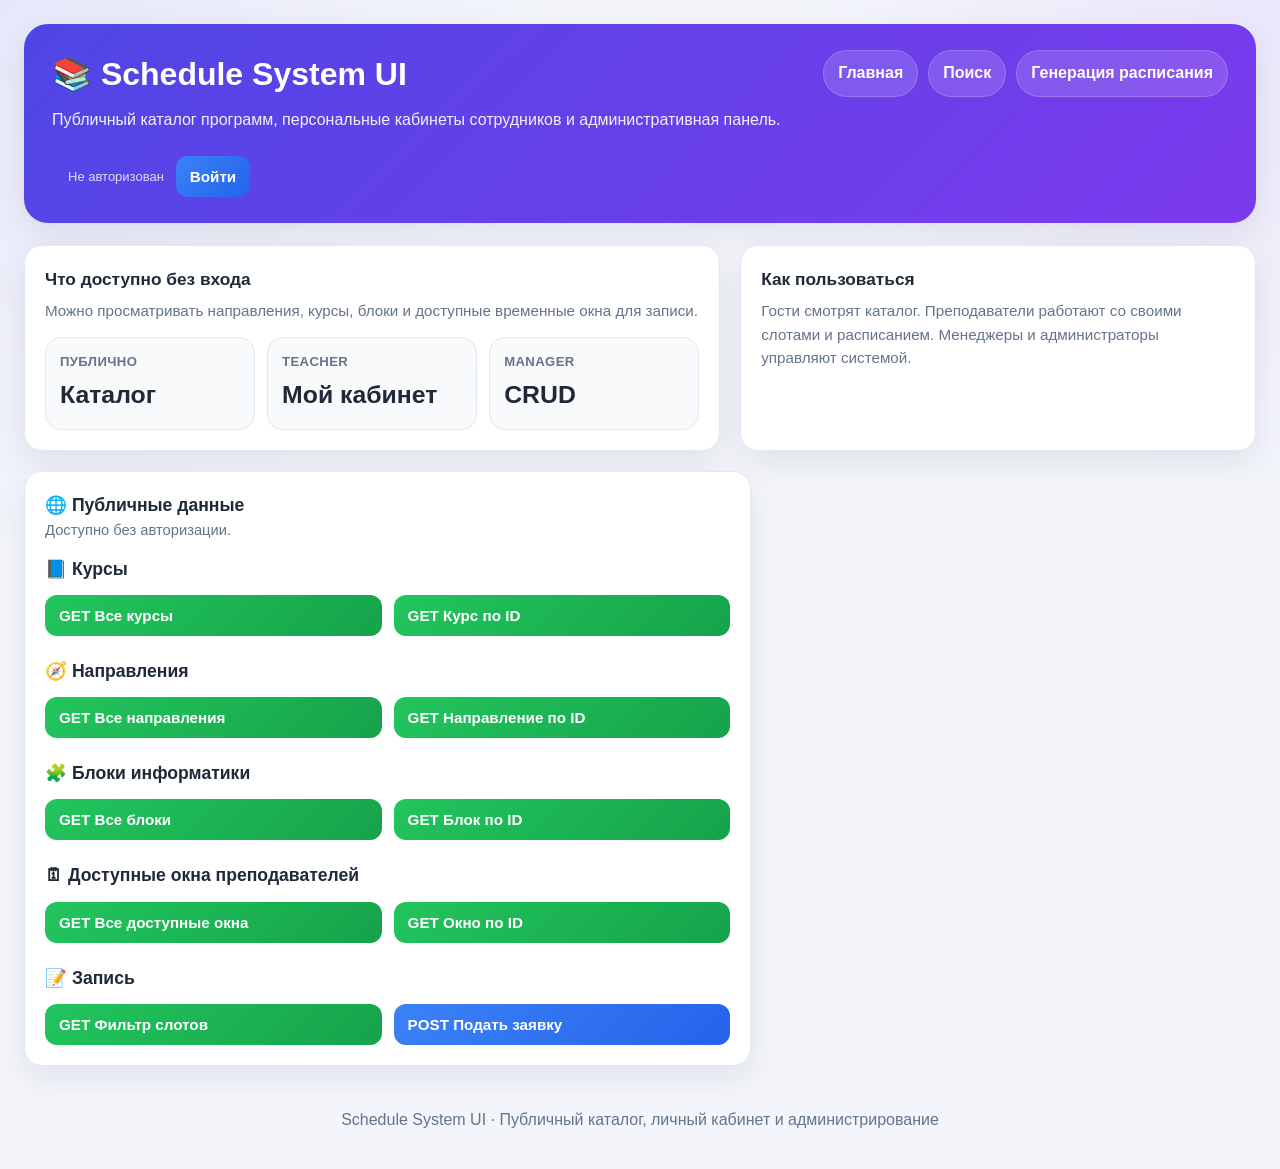
==== frontend/maga-ui/index.html @ 1e818862 "fix" ====
<!DOCTYPE html>
<html lang="ru">
<head>
  <meta charset="UTF-8" />
  <meta name="viewport" content="width=device-width, initial-scale=1.0" />
  <title>Schedule System UI — Главная</title>
  <link rel="stylesheet" href="assets/css/style.css" />
</head>
<body>
  <div class="page-shell">
    <header class="topbar">
      <div class="topbar-row">
        <div>
          <div class="brand-title">📚 Schedule System UI</div>
          <div class="brand-subtitle">
            Публичный каталог программ, персональные кабинеты сотрудников и административная панель.
          </div>
        </div>

        <nav class="topnav">
          <a href="index.html" data-nav>Главная</a>
          <a href="search.html" data-nav>Поиск</a>
          <a href="schedule-generation.html" data-nav>Генерация расписания</a>
        </nav>

        <div class="auth-panel" style="display:flex; align-items:center; gap:12px; margin-left:16px;">
          <div id="auth-user-box" style="text-align:right;"></div>
          <button id="auth-login-btn" class="post-btn" type="button">Войти</button>
          <button id="auth-logout-btn" class="ghost-btn" type="button" style="display:none;">Выйти</button>
        </div>
      </div>
    </header>

    <section class="hero-grid">
      <div class="panel">
        <div class="panel-title">Что доступно без входа</div>
        <div class="panel-subtitle">
          Можно просматривать направления, курсы, блоки и доступные временные окна для записи.
        </div>
        <div class="metrics-grid">
          <div class="metric-card">
            <div class="metric-label">Публично</div>
            <div class="metric-value">Каталог</div>
          </div>
          <div class="metric-card">
            <div class="metric-label">Teacher</div>
            <div class="metric-value">Мой кабинет</div>
          </div>
          <div class="metric-card">
            <div class="metric-label">Manager</div>
            <div class="metric-value">CRUD</div>
          </div>
        </div>
      </div>

      <div class="panel">
        <div class="panel-title">Как пользоваться</div>
        <div class="panel-subtitle">
          Гости смотрят каталог. Преподаватели работают со своими слотами и расписанием. Менеджеры и администраторы управляют системой.
        </div>
      </div>
    </section>

    <div class="page-grid">
      <main>
        <section class="section-card">
          <div class="section-head">
            <div>
              <div class="section-title">🌐 Публичные данные</div>
              <div class="section-note">Доступно без авторизации.</div>
            </div>
          </div>

          <h2 class="section-title" style="margin-bottom:12px;">📘 Курсы</h2>
          <div class="button-grid">
            <button class="get-btn" onclick="getCourses()">GET Все курсы</button>
            <button class="get-btn" onclick="promptGetCourse()">GET Курс по ID</button>
          </div>

          <h2 class="section-title" style="margin:22px 0 12px;">🧭 Направления</h2>
          <div class="button-grid">
            <button class="get-btn" onclick="getCourseCategories()">GET Все направления</button>
            <button class="get-btn" onclick="promptGetCourseCategory()">GET Направление по ID</button>
          </div>

          <h2 class="section-title" style="margin:22px 0 12px;">🧩 Блоки информатики</h2>
          <div class="button-grid">
            <button class="get-btn" onclick="getInformaticsBlocks()">GET Все блоки</button>
            <button class="get-btn" onclick="promptGetInformaticsBlock()">GET Блок по ID</button>
          </div>

          <h2 class="section-title" style="margin:22px 0 12px;">🗓 Доступные окна преподавателей</h2>
          <div class="button-grid">
            <button class="get-btn" onclick="getTeacherOfferingSlotsPublic()">GET Все доступные окна</button>
            <button class="get-btn" onclick="promptGetTeacherOfferingSlotPublic()">GET Окно по ID</button>
          </div>

          <h2 class="section-title" style="margin:22px 0 12px;">📝 Запись</h2>
          <div class="button-grid">
            <button class="get-btn" onclick="getFilteredSlots()">GET Фильтр слотов</button>
            <button class="post-btn" onclick="showEnrollForm()">POST Подать заявку</button>
          </div>
        </section>

        <section class="section-card" data-roles="teacher,admin">
          <div class="section-head">
            <div>
              <div class="section-title">👨‍🏫 Кабинет преподавателя</div>
              <div class="section-note">Персональные действия текущего преподавателя.</div>
            </div>
          </div>

          <div class="button-grid">
            <button class="get-btn" onclick="getMyTeacherProfile()">GET Мой профиль</button>
            <button class="get-btn" onclick="getMyTeacherOfferingSlots()">GET Мои слоты</button>
            <button class="get-btn" onclick="getMyTeacherSchedule()">GET Моё расписание</button>
          </div>
        </section>

        <section class="section-card" data-roles="manager,admin">
          <div class="section-head">
            <div>
              <div class="section-title">🛠 Управление системой</div>
              <div class="section-note">Доступно менеджеру и администратору.</div>
            </div>
          </div>

          <h2 class="section-title" style="margin-bottom:12px;">📘 Курсы</h2>
          <div class="button-grid">
            <button class="post-btn" onclick="showCreateCourseForm()">POST Создать курс</button>
            <button class="put-btn" onclick="promptUpdateCourse()">PUT Обновить курс</button>
            <button class="delete-btn" onclick="promptDeleteCourse()">DELETE Удалить курс</button>
          </div>

          <h2 class="section-title" style="margin:22px 0 12px;">🧭 Направления</h2>
          <div class="button-grid">
            <button class="post-btn" onclick="showCreateCourseCategoryForm()">POST Создать направление</button>
            <button class="put-btn" onclick="promptUpdateCourseCategory()">PUT Обновить направление</button>
            <button class="delete-btn" onclick="promptDeleteCourseCategory()">DELETE Удалить направление</button>
          </div>

          <h2 class="section-title" style="margin:22px 0 12px;">👥 Группы</h2>
          <div class="button-grid">
            <button class="get-btn" onclick="getCourseGroups()">GET Все группы</button>
            <button class="post-btn" onclick="showCreateCourseGroupForm()">POST Создать группу</button>
            <button class="get-btn" onclick="promptGetCourseGroup()">GET Группа по ID</button>
            <button class="put-btn" onclick="promptUpdateCourseGroup()">PUT Обновить группу</button>
            <button class="delete-btn" onclick="promptDeleteCourseGroup()">DELETE Удалить группу</button>
          </div>

          <h2 class="section-title" style="margin:22px 0 12px;">🏫 Аудитории</h2>
          <div class="button-grid">
            <button class="get-btn" onclick="getClassrooms()">GET Все аудитории</button>
            <button class="post-btn" onclick="showCreateClassroomForm()">POST Создать аудиторию</button>
            <button class="get-btn" onclick="promptGetClassroom()">GET Аудитория по ID</button>
            <button class="put-btn" onclick="promptUpdateClassroom()">PUT Обновить аудиторию</button>
            <button class="delete-btn" onclick="promptDeleteClassroom()">DELETE Удалить аудиторию</button>
          </div>

          <h2 class="section-title" style="margin:22px 0 12px;">🧩 Блоки информатики</h2>
          <div class="button-grid">
            <button class="post-btn" onclick="showCreateInformaticsBlockForm()">POST Создать блок</button>
            <button class="put-btn" onclick="promptUpdateInformaticsBlock()">PUT Обновить блок</button>
            <button class="delete-btn" onclick="promptDeleteInformaticsBlock()">DELETE Удалить блок</button>
          </div>

          <h2 class="section-title" style="margin:22px 0 12px;">👨‍🏫 Преподаватели</h2>
          <div class="button-grid">
            <button class="get-btn" onclick="getTeachers()">GET Все преподаватели</button>
            <button class="post-btn" onclick="showCreateTeacherForm()">POST Создать преподавателя</button>
            <button class="get-btn" onclick="promptGetTeacher()">GET Преподаватель по ID</button>
            <button class="put-btn" onclick="promptUpdateTeacher()">PUT Обновить преподавателя</button>
            <button class="delete-btn" onclick="promptDeleteTeacher()">DELETE Удалить преподавателя</button>
          </div>

          <h2 class="section-title" style="margin:22px 0 12px;">🧑‍💼 Ассистенты</h2>
          <div class="button-grid">
            <button class="get-btn" onclick="getAssistants()">GET Все ассистенты</button>
            <button class="post-btn" onclick="showCreateAssistantForm()">POST Создать ассистента</button>
            <button class="get-btn" onclick="promptGetAssistant()">GET Ассистент по ID</button>
            <button class="put-btn" onclick="promptUpdateAssistant()">PUT Обновить ассистента</button>
            <button class="delete-btn" onclick="promptDeleteAssistant()">DELETE Удалить ассистента</button>
          </div>

          <h2 class="section-title" style="margin:22px 0 12px;">🎓 Студенты</h2>
          <div class="button-grid">
            <button class="get-btn" onclick="getStudents()">GET Все студенты</button>
            <button class="post-btn" onclick="showCreateStudentForm()">POST Создать студента</button>
            <button class="get-btn" onclick="promptGetStudent()">GET Студент по ID</button>
            <button class="put-btn" onclick="promptUpdateStudent()">PUT Обновить студента</button>
            <button class="delete-btn" onclick="promptDeleteStudent()">DELETE Удалить студента</button>
          </div>

          <h2 class="section-title" style="margin:22px 0 12px;">⏰ Слоты расписания</h2>
          <div class="button-grid">
            <button class="post-btn" onclick="showCreateSlotForm()">POST Создать слот</button>
            <button class="put-btn" onclick="promptUpdateSlot()">PUT Обновить слот</button>
            <button class="delete-btn" onclick="promptDeleteSlot()">DELETE Удалить слот</button>
          </div>

          <h2 class="section-title" style="margin:22px 0 12px;">🔁 Подмены ассистентов</h2>
          <div class="button-grid">
            <button class="get-btn" onclick="getAssistantSubstitutions()">GET Все подмены</button>
            <button class="post-btn" onclick="showCreateAssistantSubstitutionForm()">POST Создать подмену</button>
            <button class="get-btn" onclick="promptGetAssistantSubstitution()">GET Подмена по ID</button>
            <button class="put-btn" onclick="promptUpdateAssistantSubstitution()">PUT Обновить подмену</button>
            <button class="delete-btn" onclick="promptDeleteAssistantSubstitution()">DELETE Удалить подмену</button>
          </div>
        </section>
      </main>

      <aside>
        <section id="forms-section" class="section-card hidden"></section>

        <section id="response-section" class="response-panel hidden">
          <div class="response-info">
            <span id="response-status"></span>
            <span id="response-endpoint"></span>
            <span id="response-time"></span>
          </div>
          <div id="json-display" class="json-display"></div>
        </section>
      </aside>
    </div>

    <footer class="footer">
      Schedule System UI · Публичный каталог, личный кабинет и администрирование
    </footer>
  </div>

  <script src="assets/js/config.js"></script>
  <script src="assets/js/ui.js"></script>
  <script src="assets/js/api.js"></script>
  <script src="assets/js/auth.js"></script>
  <script src="assets/js/access.js"></script>

  <script src="assets/js/courseCategories.js"></script>
  <script src="assets/js/courseGroups.js"></script>
  <script src="assets/js/classrooms.js"></script>
  <script src="assets/js/informaticsBlocks.js"></script>
  <script src="assets/js/assistants.js"></script>
  <script src="assets/js/assistantSubstitutions.js"></script>
  <script src="assets/js/courses.js"></script>
  <script src="assets/js/teachers.js"></script>
  <script src="assets/js/students.js"></script>
  <script src="assets/js/schedule.js"></script>
  <script src="assets/js/registration.js"></script>
  <script src="assets/js/courseInfo.js"></script>
  <script src="assets/js/teacherOfferingSlots.js"></script>
  <script src="assets/js/teacherOfferingSlotsPublic.js"></script>

  <script>
    document.addEventListener('DOMContentLoaded', function () {
      if (window.authInit) window.authInit();
    });
  </script>
</body>
</html>
---- frontend/maga-ui/assets/css/style.css ----
* { box-sizing: border-box; margin: 0; padding: 0; }

:root {
  --bg: #f3f5fb;
  --surface: #ffffff;
  --surface-soft: #f8fafc;
  --border: #e2e8f0;
  --text: #1f2937;
  --muted: #64748b;
  --primary: #4f46e5;
  --primary-2: #7c3aed;
  --success: #16a34a;
  --warning: #d97706;
  --danger: #dc2626;
  --info: #2563eb;
  --shadow: 0 12px 32px rgba(15, 23, 42, 0.08);
  --radius: 18px;
}

body {
  font-family: Arial, sans-serif;
  line-height: 1.55;
  color: var(--text);
  background:
    radial-gradient(circle at top left, rgba(79,70,229,0.08), transparent 32%),
    radial-gradient(circle at top right, rgba(124,58,237,0.08), transparent 28%),
    var(--bg);
  min-height: 100vh;
}

a { color: inherit; text-decoration: none; }

.page-shell {
  max-width: 1440px;
  margin: 0 auto;
  padding: 24px;
}

.topbar {
  background: linear-gradient(135deg, var(--primary) 0%, var(--primary-2) 100%);
  color: white;
  border-radius: 24px;
  box-shadow: var(--shadow);
  padding: 26px 28px;
  margin-bottom: 22px;
}

.topbar-row {
  display: flex;
  justify-content: space-between;
  gap: 24px;
  align-items: start;
  flex-wrap: wrap;
}

.brand-title {
  font-size: 2rem;
  font-weight: 800;
  margin-bottom: 8px;
}

.brand-subtitle {
  opacity: 0.92;
  max-width: 780px;
}

.topnav {
  display: flex;
  gap: 10px;
  flex-wrap: wrap;
  align-items: center;
}

.topnav a {
  padding: 10px 14px;
  border-radius: 999px;
  background: rgba(255,255,255,0.14);
  font-weight: 700;
  border: 1px solid rgba(255,255,255,0.18);
  transition: 0.2s ease;
}

.topnav a:hover,
.topnav a.active {
  background: rgba(255,255,255,0.24);
}

.hero-grid {
  display: grid;
  grid-template-columns: 1.35fr 1fr;
  gap: 20px;
  margin-bottom: 20px;
}

.panel,
.response-panel,
.sidebar-panel {
  background: var(--surface);
  border: 1px solid var(--border);
  border-radius: var(--radius);
  box-shadow: var(--shadow);
}

.panel {
  padding: 20px;
}

.panel-title {
  font-size: 1.08rem;
  font-weight: 800;
  margin-bottom: 6px;
}

.panel-subtitle {
  color: var(--muted);
  font-size: 0.95rem;
}

.metrics-grid {
  margin-top: 14px;
  display: grid;
  grid-template-columns: repeat(3, minmax(160px, 1fr));
  gap: 12px;
}

.metric-card {
  background: var(--surface-soft);
  border: 1px solid var(--border);
  border-radius: 16px;
  padding: 14px;
}

.metric-label {
  color: var(--muted);
  font-size: 0.82rem;
  font-weight: 700;
  text-transform: uppercase;
  letter-spacing: 0.03em;
}

.metric-value {
  font-size: 1.55rem;
  font-weight: 800;
  margin-top: 4px;
}

.page-grid {
  display: grid;
  grid-template-columns: 1.2fr 0.8fr;
  gap: 20px;
}

.page-grid--search,
.page-grid--generation {
  grid-template-columns: minmax(0, 1.1fr) minmax(340px, 0.9fr);
}

.section-card {
  background: var(--surface);
  border: 1px solid var(--border);
  border-radius: var(--radius);
  box-shadow: var(--shadow);
  padding: 20px;
  margin-bottom: 18px;
}

.section-head {
  display: flex;
  justify-content: space-between;
  gap: 12px;
  align-items: start;
  flex-wrap: wrap;
  margin-bottom: 14px;
}

.section-title {
  font-size: 1.1rem;
  font-weight: 800;
}

.section-note {
  color: var(--muted);
  font-size: 0.92rem;
}

.button-grid {
  display: grid;
  grid-template-columns: repeat(auto-fit, minmax(220px, 1fr));
  gap: 12px;
}

button {
  padding: 12px 14px;
  border-radius: 12px;
  border: none;
  cursor: pointer;
  color: white;
  font-weight: 700;
  font-size: 0.95rem;
  text-align: left;
  transition: transform 0.15s ease, box-shadow 0.15s ease, opacity 0.15s ease;
}

button:hover { transform: translateY(-1px); box-shadow: 0 10px 20px rgba(15,23,42,0.12); }
button:disabled { opacity: 0.6; cursor: default; transform: none; }

.get-btn { background: linear-gradient(135deg, #22c55e 0%, #16a34a 100%); }
.post-btn { background: linear-gradient(135deg, #3b82f6 0%, #2563eb 100%); }
.put-btn { background: linear-gradient(135deg, #f59e0b 0%, #d97706 100%); }
.delete-btn { background: linear-gradient(135deg, #ef4444 0%, #dc2626 100%); }
.secondary-btn { background: linear-gradient(135deg, #64748b 0%, #475569 100%); }
.ghost-btn {
  background: var(--surface-soft);
  color: var(--text);
  border: 1px solid var(--border);
}

.form-row {
  display: grid;
  grid-template-columns: repeat(auto-fit, minmax(210px, 1fr));
  gap: 12px;
}

.form-group { margin-bottom: 14px; }

label {
  display: block;
  margin-bottom: 6px;
  color: #334155;
  font-weight: 700;
}

input, select, textarea {
  width: 100%;
  padding: 11px 12px;
  border-radius: 12px;
  border: 1px solid var(--border);
  background: white;
  color: var(--text);
  font-size: 0.95rem;
}

textarea { min-height: 110px; resize: vertical; }

.form-actions {
  display: flex;
  gap: 10px;
  flex-wrap: wrap;
  margin-top: 10px;
}

.small-hint,
.muted {
  color: var(--muted);
  font-size: 0.88rem;
}

.response-panel {
  padding: 18px;
  min-height: 320px;
}

.response-info {
  display: flex;
  flex-wrap: wrap;
  gap: 10px;
  margin-bottom: 14px;
  align-items: center;
}

.status-chip {
  display: inline-flex;
  align-items: center;
  gap: 8px;
  padding: 5px 10px;
  border-radius: 999px;
  font-size: 0.83rem;
  font-weight: 800;
}

.status-ok { background: #dcfce7; color: #166534; }
.status-bad { background: #fee2e2; color: #991b1b; }

.json-display {
  background: #0f172a;
  color: #dbe4ff;
  border-radius: 16px;
  padding: 16px;
  max-height: 760px;
  overflow: auto;
  font-family: 'Courier New', monospace;
  font-size: 13px;
}

.json-key { color: #fda4af; }
.json-string { color: #86efac; }
.json-number { color: #fdba74; }
.json-boolean { color: #7dd3fc; }
.json-null { color: #c4b5fd; }

.search-shell,
.generator-shell {
  display: flex;
  flex-direction: column;
  gap: 18px;
}

.search-input-wrap { position: relative; }

.search-suggestions {
  position: absolute;
  top: calc(100% + 6px);
  left: 0;
  right: 0;
  background: white;
  border-radius: 14px;
  border: 1px solid var(--border);
  box-shadow: var(--shadow);
  overflow: hidden;
  z-index: 30;
  max-height: 320px;
  overflow-y: auto;
}

.search-suggestion {
  background: white;
  color: var(--text);
  border: 0;
  border-bottom: 1px solid #edf2f7;
  border-radius: 0;
  width: 100%;
  text-align: left;
  box-shadow: none;
  transform: none;
}

.search-suggestion:hover,
.search-suggestion.active {
  background: #eef2ff;
  box-shadow: none;
  transform: none;
}

.search-empty,
.loading-box,
.empty-box {
  padding: 14px;
  border-radius: 14px;
  border: 1px dashed var(--border);
  background: var(--surface-soft);
  color: var(--muted);
}

.detail-panel {
  position: sticky;
  top: 24px;
  align-self: start;
  max-height: calc(100vh - 48px);
  overflow: auto;
}

.detail-title {
  font-size: 1.2rem;
  font-weight: 800;
  line-height: 1.35;
}

.detail-kicker {
  color: var(--primary);
  font-size: 0.78rem;
  font-weight: 800;
  text-transform: uppercase;
  letter-spacing: 0.04em;
  margin-bottom: 6px;
}

.detail-id {
  color: var(--muted);
  font-size: 0.84rem;
  margin-top: 4px;
}

.entity-grid {
  display: grid;
  grid-template-columns: repeat(auto-fit, minmax(180px, 1fr));
  gap: 10px;
  margin-top: 14px;
}

.entity-field {
  background: var(--surface-soft);
  border: 1px solid var(--border);
  border-radius: 14px;
  padding: 12px;
}

.entity-field-label {
  color: var(--primary);
  font-size: 0.74rem;
  font-weight: 800;
  text-transform: uppercase;
  margin-bottom: 6px;
}

.entity-field-value {
  word-break: break-word;
}

.detail-section {
  margin-top: 18px;
}

.detail-section-title {
  font-size: 0.92rem;
  font-weight: 800;
  text-transform: uppercase;
  color: var(--primary);
  margin-bottom: 10px;
}

.mini-grid,
.group-card-grid,
.unassigned-grid,
.bucket-grid,
.course-stat-grid {
  display: grid;
  gap: 12px;
}

.mini-grid {
  grid-template-columns: repeat(auto-fit, minmax(200px, 1fr));
}

.mini-card,
.group-card,
.bucket-card,
.stat-card,
.warning-card,
.assignment-row,
.unassigned-card {
  background: var(--surface-soft);
  border: 1px solid var(--border);
  border-radius: 16px;
  padding: 14px;
}

.mini-card.clickable,
.group-card.clickable,
.bucket-card.clickable,
.link-chip {
  cursor: pointer;
  transition: 0.16s ease;
}

.mini-card.clickable:hover,
.group-card.clickable:hover,
.bucket-card.clickable:hover,
.link-chip:hover {
  border-color: #c7d2fe;
  background: #eef2ff;
  transform: translateY(-1px);
}

.mini-title,
.group-card-title,
.bucket-title {
  font-weight: 800;
  line-height: 1.35;
}

.mini-subtitle,
.group-card-meta,
.bucket-meta,
.assignment-meta {
  margin-top: 5px;
  color: #475569;
  font-size: 0.92rem;
}

.link-row,
.tag-row {
  display: flex;
  flex-wrap: wrap;
  gap: 8px;
  margin-top: 10px;
}

.link-chip,
.tag-chip {
  display: inline-flex;
  align-items: center;
  gap: 6px;
  padding: 7px 10px;
  border-radius: 999px;
  border: 1px solid var(--border);
  background: white;
  font-size: 0.84rem;
  font-weight: 700;
}

.tag-chip {
  cursor: default;
  background: #eef2ff;
  color: #3730a3;
  border-color: #c7d2fe;
}

.summary-grid {
  display: grid;
  grid-template-columns: repeat(4, minmax(150px, 1fr));
  gap: 12px;
}

.summary-card {
  border-radius: 18px;
  padding: 16px;
  color: white;
}

.summary-card.primary { background: linear-gradient(135deg, #4f46e5 0%, #7c3aed 100%); }
.summary-card.success { background: linear-gradient(135deg, #16a34a 0%, #22c55e 100%); }
.summary-card.warning { background: linear-gradient(135deg, #d97706 0%, #f59e0b 100%); }
.summary-card.info { background: linear-gradient(135deg, #2563eb 0%, #3b82f6 100%); }

.summary-label {
  font-size: 0.8rem;
  opacity: 0.92;
  text-transform: uppercase;
  font-weight: 800;
}

.summary-value {
  margin-top: 6px;
  font-size: 1.7rem;
  font-weight: 800;
}

.generator-actions {
  display: flex;
  flex-wrap: wrap;
  gap: 10px;
}

.toolbar {
  display: flex;
  gap: 10px;
  flex-wrap: wrap;
  align-items: end;
}

.toolbar .form-group {
  margin-bottom: 0;
  min-width: 180px;
}

.generator-results {
  display: flex;
  flex-direction: column;
  gap: 18px;
}

.group-card-grid {
  grid-template-columns: repeat(auto-fit, minmax(280px, 1fr));
}

.group-card-head {
  display: flex;
  justify-content: space-between;
  gap: 12px;
  align-items: start;
}

.level-badge,
.queue-badge,
.state-badge {
  border-radius: 999px;
  padding: 5px 10px;
  font-size: 0.78rem;
  font-weight: 800;
}

.level-badge { background: #ede9fe; color: #5b21b6; }
.queue-badge.rigid { background: #fee2e2; color: #991b1b; }
.queue-badge.flex { background: #dbeafe; color: #1d4ed8; }
.state-badge { background: #dcfce7; color: #166534; }

.warning-card {
  background: #fff7ed;
  border-color: #fdba74;
}

.assignment-list {
  display: flex;
  flex-direction: column;
  gap: 8px;
  margin-top: 10px;
}

.assignment-row {
  background: white;
}

.unassigned-grid {
  grid-template-columns: repeat(auto-fit, minmax(260px, 1fr));
}

.bucket-grid {
  grid-template-columns: repeat(auto-fit, minmax(280px, 1fr));
}

.course-stat-grid {
  grid-template-columns: repeat(auto-fit, minmax(220px, 1fr));
}

.footer {
  text-align: center;
  color: var(--muted);
  padding: 24px 0 12px;
}

.hidden { display: none !important; }

@media (max-width: 1180px) {
  .page-grid,
  .page-grid--search,
  .page-grid--generation,
  .hero-grid {
    grid-template-columns: 1fr;
  }

  .detail-panel {
    position: static;
    max-height: none;
  }

  .summary-grid,
  .metrics-grid {
    grid-template-columns: repeat(2, minmax(150px, 1fr));
  }
}

@media (max-width: 760px) {
  .page-shell { padding: 14px; }
  .topbar { padding: 20px; border-radius: 20px; }
  .brand-title { font-size: 1.6rem; }
  .summary-grid,
  .metrics-grid,
  .button-grid,
  .form-row {
    grid-template-columns: 1fr;
  }
}


/* ===== Search Explorer compatibility layer ===== */
.search-explorer {
  margin-bottom: 28px;
}

.search-explorer-grid {
  display: block;
}

.search-explorer-main {
  display: flex;
  flex-direction: column;
  gap: 16px;
}

.search-panel,
.search-detail-card,
.group-students-card,
.registration-requests-card {
  background: var(--surface-soft);
  border: 1px solid var(--border);
  border-radius: 18px;
  padding: 16px;
}

.search-panel-top {
  display: grid;
  grid-template-columns: 240px minmax(0, 1fr);
  gap: 14px;
  align-items: start;
}

.search-grow {
  min-width: 0;
}

.search-panel-meta {
  display: flex;
  justify-content: space-between;
  gap: 14px;
  flex-wrap: wrap;
  margin-top: 8px;
}

.search-presets {
  display: flex;
  flex-wrap: wrap;
  gap: 10px;
  margin-top: 14px;
}

.search-presets button,
.generator-actions button {
  text-align: center;
}

.search-suggestions {
  position: absolute;
  top: calc(100% + 6px);
  left: 0;
  right: 0;
  z-index: 40;
  background: white;
  border: 1px solid #dbe4ee;
  border-radius: 14px;
  box-shadow: 0 10px 28px rgba(0, 0, 0, 0.10);
  overflow: hidden;
  max-height: 320px;
  overflow-y: auto;
}

.search-suggestion {
  width: 100%;
  display: flex;
  flex-direction: column;
  gap: 4px;
  align-items: flex-start;
  padding: 12px 14px;
  border: none;
  border-bottom: 1px solid #edf2f7;
  background: white;
  color: #2d3748;
  cursor: pointer;
  text-align: left;
  font-size: 14px;
  font-weight: 500;
  border-radius: 0;
  box-shadow: none;
  transform: none;
}

.search-suggestion:last-child {
  border-bottom: none;
}

.search-suggestion:hover,
.search-suggestion.active {
  background: #eef4ff;
  box-shadow: none;
  transform: none;
}

.search-suggestion-id {
  font-size: 12px;
  color: #667eea;
  font-weight: 700;
}

.search-suggestion-text {
  color: #2d3748;
  line-height: 1.35;
  word-break: break-word;
}

.search-empty-row {
  padding: 12px 14px;
  color: #718096;
  font-size: 14px;
  background: white;
}

.search-detail-label {
  font-size: 13px;
  color: #718096;
  margin-bottom: 10px;
  font-weight: 700;
}

.search-detail-head {
  display: flex;
  justify-content: space-between;
  gap: 12px;
  align-items: start;
  margin-bottom: 12px;
}

.search-detail-kicker,
.detail-kicker,
.entity-field-label,
.entity-section-title,
.entity-field-label {
  font-size: 12px;
  font-weight: 800;
  color: #667eea;
  text-transform: uppercase;
  letter-spacing: 0.04em;
  margin-bottom: 4px;
}

.search-detail-title,
.detail-title {
  font-size: 18px;
  font-weight: 700;
  color: #2d3748;
  line-height: 1.35;
}

.search-detail-id,
.detail-id {
  font-size: 12px;
  color: #718096;
  margin-top: 4px;
}

.search-detail-json {
  margin-top: 10px;
}

.search-detail-pre {
  margin: 0;
  max-height: 420px;
}

.search-empty,
.search-loading,
.empty-box {
  padding: 14px;
  background: white;
  border: 1px dashed #dbe4ee;
  border-radius: 12px;
  color: #718096;
}

.group-students-head {
  display: flex;
  justify-content: space-between;
  gap: 12px;
  flex-wrap: wrap;
  align-items: center;
  margin-bottom: 12px;
}

.group-students-title {
  font-size: 18px;
  font-weight: 700;
  color: #2d3748;
}

.group-students-current {
  color: #667eea;
  font-size: 13px;
  font-weight: 700;
}

.group-students-actions {
  display: flex;
  gap: 10px;
  flex-wrap: wrap;
}

.group-students-results {
  margin-top: 12px;
  display: flex;
  flex-direction: column;
  gap: 8px;
}

.group-student-row {
  background: white;
  color: #2d3748;
  border: 1px solid #e2e8f0;
  box-shadow: none;
  transform: none;
  text-align: left;
}

.group-student-row:hover {
  background: #eef4ff;
  box-shadow: none;
  transform: none;
}

.group-student-id {
  display: block;
  font-size: 12px;
  color: #667eea;
  font-weight: 700;
  margin-bottom: 4px;
}

.group-student-label {
  display: block;
  color: #2d3748;
  line-height: 1.35;
}

.entity-card-wrapper {
  background: white;
  border: 1px solid #e2e8f0;
  border-radius: 14px;
  padding: 16px;
}

.entity-actions {
  display: flex;
  gap: 10px;
  flex-wrap: wrap;
  margin-bottom: 14px;
}

.entity-card-grid,
.entity-grid {
  display: grid;
  grid-template-columns: repeat(auto-fit, minmax(220px, 1fr));
  gap: 12px;
}

.entity-field {
  background: #f8fafc;
  border: 1px solid #e2e8f0;
  border-radius: 12px;
  padding: 12px;
}

.entity-field-wide {
  grid-column: 1 / -1;
}

.entity-field-value {
  color: #2d3748;
  line-height: 1.4;
  word-break: break-word;
}

.entity-section,
.detail-section {
  margin-top: 16px;
}

.entity-mini-grid {
  display: grid;
  grid-template-columns: repeat(auto-fit, minmax(240px, 1fr));
  gap: 10px;
}

.entity-mini-card {
  background: #f8fafc;
  border: 1px solid #e2e8f0;
  border-radius: 12px;
  padding: 12px;
}

.entity-mini-card--clickable,
.group-card.clickable {
  cursor: pointer;
  transition: background-color 0.2s ease, border-color 0.2s ease, transform 0.2s ease;
}

.entity-mini-card--clickable:hover,
.group-card.clickable:hover {
  background: #eef4ff;
  border-color: #b8c8ff;
  transform: translateY(-1px);
}

.entity-mini-title,
.group-card-title {
  color: #2d3748;
  font-weight: 700;
  line-height: 1.35;
}

.entity-mini-subtitle,
.group-card-meta,
.assignment-meta {
  color: #4a5568;
  margin-top: 4px;
  font-size: 14px;
  line-height: 1.35;
}

.entity-mini-meta {
  color: #718096;
  margin-top: 6px;
  font-size: 13px;
  line-height: 1.35;
}

.entity-mini-note,
.registration-card-note {
  color: #2d3748;
  margin-top: 8px;
  font-size: 13px;
  line-height: 1.4;
}

.entity-empty,
.entity-empty-inline {
  color: #718096;
}

.entity-tags,
.tag-row,
.link-row {
  display: flex;
  flex-wrap: wrap;
  gap: 8px;
}

.entity-tag,
.tag-chip,
.link-chip,
.state-badge,
.queue-badge,
.status-chip {
  display: inline-block;
  padding: 6px 10px;
  border-radius: 999px;
  background: #eef4ff;
  color: #3554c7;
  font-size: 13px;
  font-weight: 700;
}

.link-chip {
  border: 1px solid var(--border);
  background: white;
  color: var(--text);
}

.entity-raw-details {
  margin-top: 14px;
}

.entity-raw-details summary {
  cursor: pointer;
  color: #667eea;
  font-weight: 700;
  margin-bottom: 10px;
}

.inline-editor {
  background: #f8fafc;
  border: 1px solid #e2e8f0;
  border-radius: 12px;
  padding: 14px;
}

.inline-editor-actions {
  display: flex;
  align-items: center;
  gap: 12px;
  flex-wrap: wrap;
}

.inline-editor-status {
  color: #667eea;
  font-size: 14px;
  font-weight: 700;
}

.registration-section-head {
  display: flex;
  justify-content: space-between;
  gap: 10px;
  align-items: center;
  flex-wrap: wrap;
  margin-bottom: 14px;
}

.registration-section-title {
  font-size: 18px;
  font-weight: 700;
  color: #2d3748;
}

.registration-section-meta {
  color: #718096;
  font-size: 14px;
}

.registration-board {
  display: grid;
  grid-template-columns: repeat(4, minmax(220px, 1fr));
  gap: 14px;
}

.registration-column {
  background: white;
  border: 1px solid #e2e8f0;
  border-radius: 14px;
  overflow: hidden;
}

.registration-column-head {
  padding: 12px 14px;
  font-weight: 800;
  display: flex;
  justify-content: space-between;
  align-items: center;
  gap: 8px;
}

.registration-badge {
  background: rgba(255,255,255,0.85);
  color: #2d3748;
  border-radius: 999px;
  padding: 2px 8px;
  font-size: 12px;
  font-weight: 800;
}

.status-pending { background: #fef3c7; color: #92400e; }
.status-approved { background: #dcfce7; color: #166534; }
.status-rejected { background: #fee2e2; color: #991b1b; }
.status-completed { background: #dbeafe; color: #1d4ed8; }

.registration-column-body {
  padding: 12px;
  display: flex;
  flex-direction: column;
  gap: 10px;
  max-height: 620px;
  overflow-y: auto;
}

.registration-card {
  border: 1px solid #e2e8f0;
  background: #f8fafc;
  border-radius: 12px;
  padding: 10px;
}

.registration-card-title {
  font-weight: 700;
  color: #2d3748;
  line-height: 1.35;
}

.registration-card-subtitle {
  color: #4a5568;
  margin-top: 4px;
  font-size: 14px;
}

.registration-card-meta {
  color: #718096;
  margin-top: 6px;
  font-size: 13px;
  line-height: 1.35;
}

.registration-card-actions {
  display: flex;
  gap: 8px;
  flex-wrap: wrap;
  margin-top: 10px;
}

.registration-empty {
  color: #718096;
  font-size: 14px;
}

.assignment-list,
.unassigned-grid,
.course-stat-grid,
.summary-grid,
.group-card-grid {
  display: grid;
  gap: 12px;
}

.group-card-grid,
.course-stat-grid,
.unassigned-grid,
.summary-grid {
  grid-template-columns: repeat(auto-fit, minmax(240px, 1fr));
}

.group-card,
.warning-card,
.stat-card,
.unassigned-card,
.summary-card,
.assignment-row,
.bucket-card {
  background: white;
  border: 1px solid #e2e8f0;
  border-radius: 14px;
  padding: 14px;
}

.group-card-head {
  display: flex;
  justify-content: space-between;
  gap: 12px;
  align-items: start;
  margin-bottom: 10px;
}

.summary-label {
  color: var(--muted);
  font-size: 12px;
  font-weight: 800;
  text-transform: uppercase;
  letter-spacing: .03em;
}

.summary-value {
  font-size: 28px;
  font-weight: 800;
  margin-top: 6px;
}

.summary-card.primary { background: #eef2ff; }
.summary-card.success { background: #ecfdf5; }
.summary-card.warning { background: #fffbeb; }
.summary-card.info { background: #eff6ff; }

.queue-badge.rigid { background: #fee2e2; color: #991b1b; }
.state-badge { background: #dcfce7; color: #166534; }
.status-chip.status-ok { background: #dcfce7; color: #166534; }
.status-chip.status-bad { background: #fee2e2; color: #991b1b; }

@media (max-width: 1200px) {
  .registration-board {
    grid-template-columns: repeat(2, minmax(220px, 1fr));
  }
}

@media (max-width: 768px) {
  .button-grid,
  .form-row,
  .search-panel-top,
  .metrics-grid,
  .hero-grid,
  .page-grid,
  .page-grid--search,
  .page-grid--generation,
  .group-card-grid,
  .course-stat-grid,
  .summary-grid,
  .unassigned-grid {
    grid-template-columns: 1fr;
  }

  .registration-board {
    grid-template-columns: 1fr;
  }
}
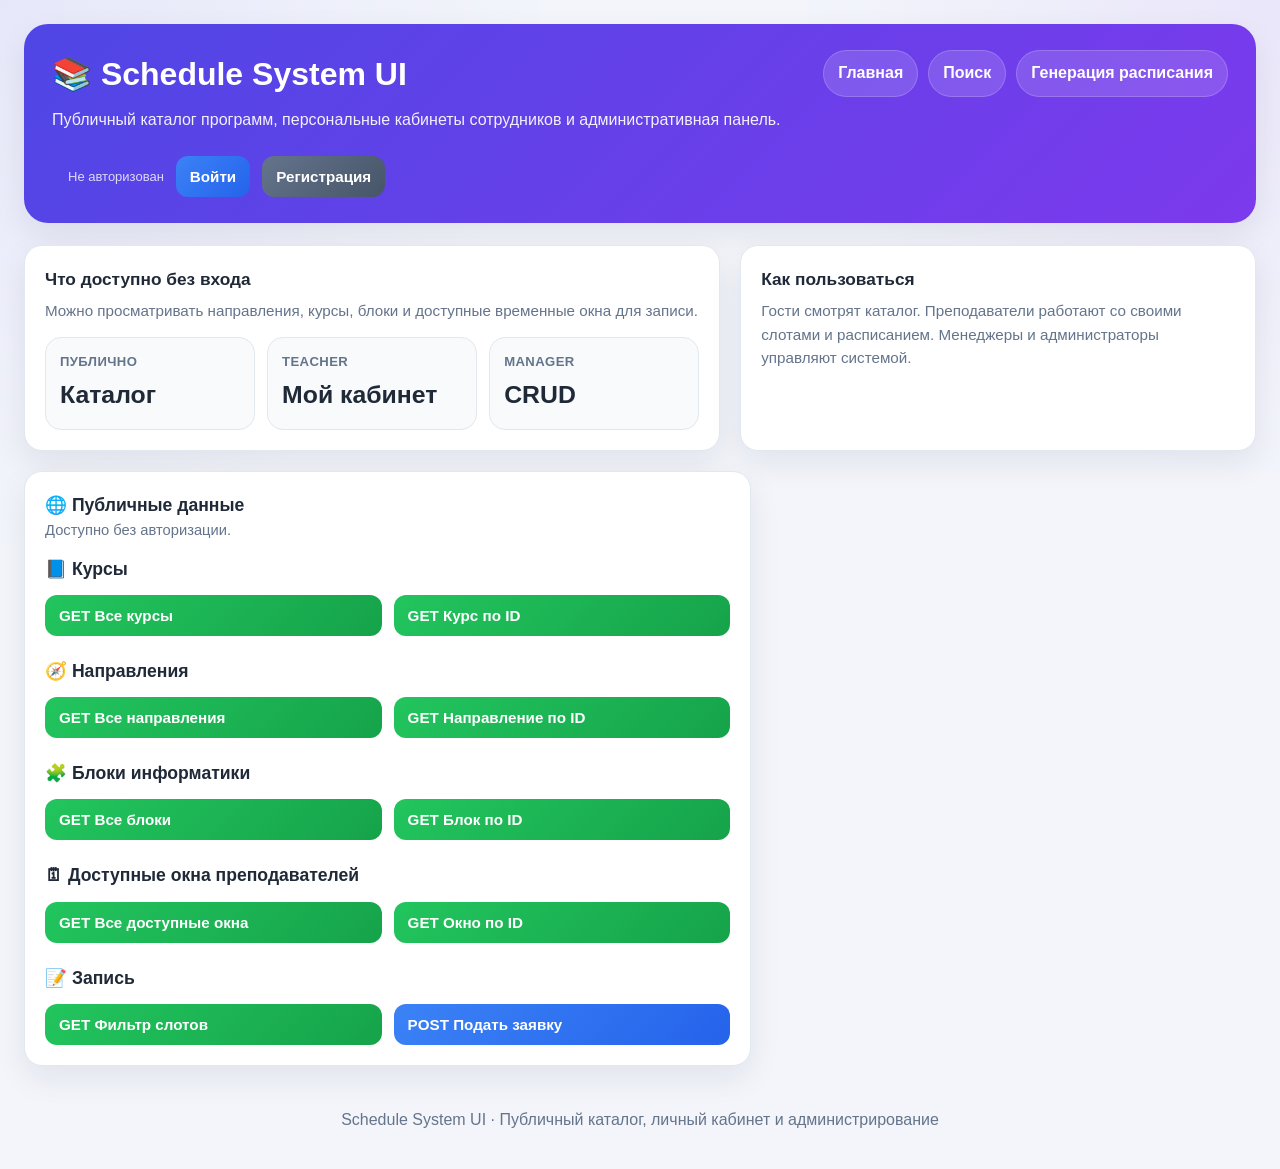
==== commit 49c125fe: "fix" ====
--- a/frontend/maga-ui/index.html
+++ b/frontend/maga-ui/index.html
@@ -26,6 +26,7 @@
         <div class="auth-panel" style="display:flex; align-items:center; gap:12px; margin-left:16px;">
           <div id="auth-user-box" style="text-align:right;"></div>
           <button id="auth-login-btn" class="post-btn" type="button">Войти</button>
+          <button id="auth-register-btn" class="secondary-btn" type="button">Регистрация</button>
           <button id="auth-logout-btn" class="ghost-btn" type="button" style="display:none;">Выйти</button>
         </div>
       </div>
--- a/frontend/maga-ui/assets/css/style.css
+++ b/frontend/maga-ui/assets/css/style.css
@@ -534,6 +534,7 @@
   margin-top: 6px;
   font-size: 1.7rem;
   font-weight: 800;
+  color: #000;
 }
 
 .generator-actions {
